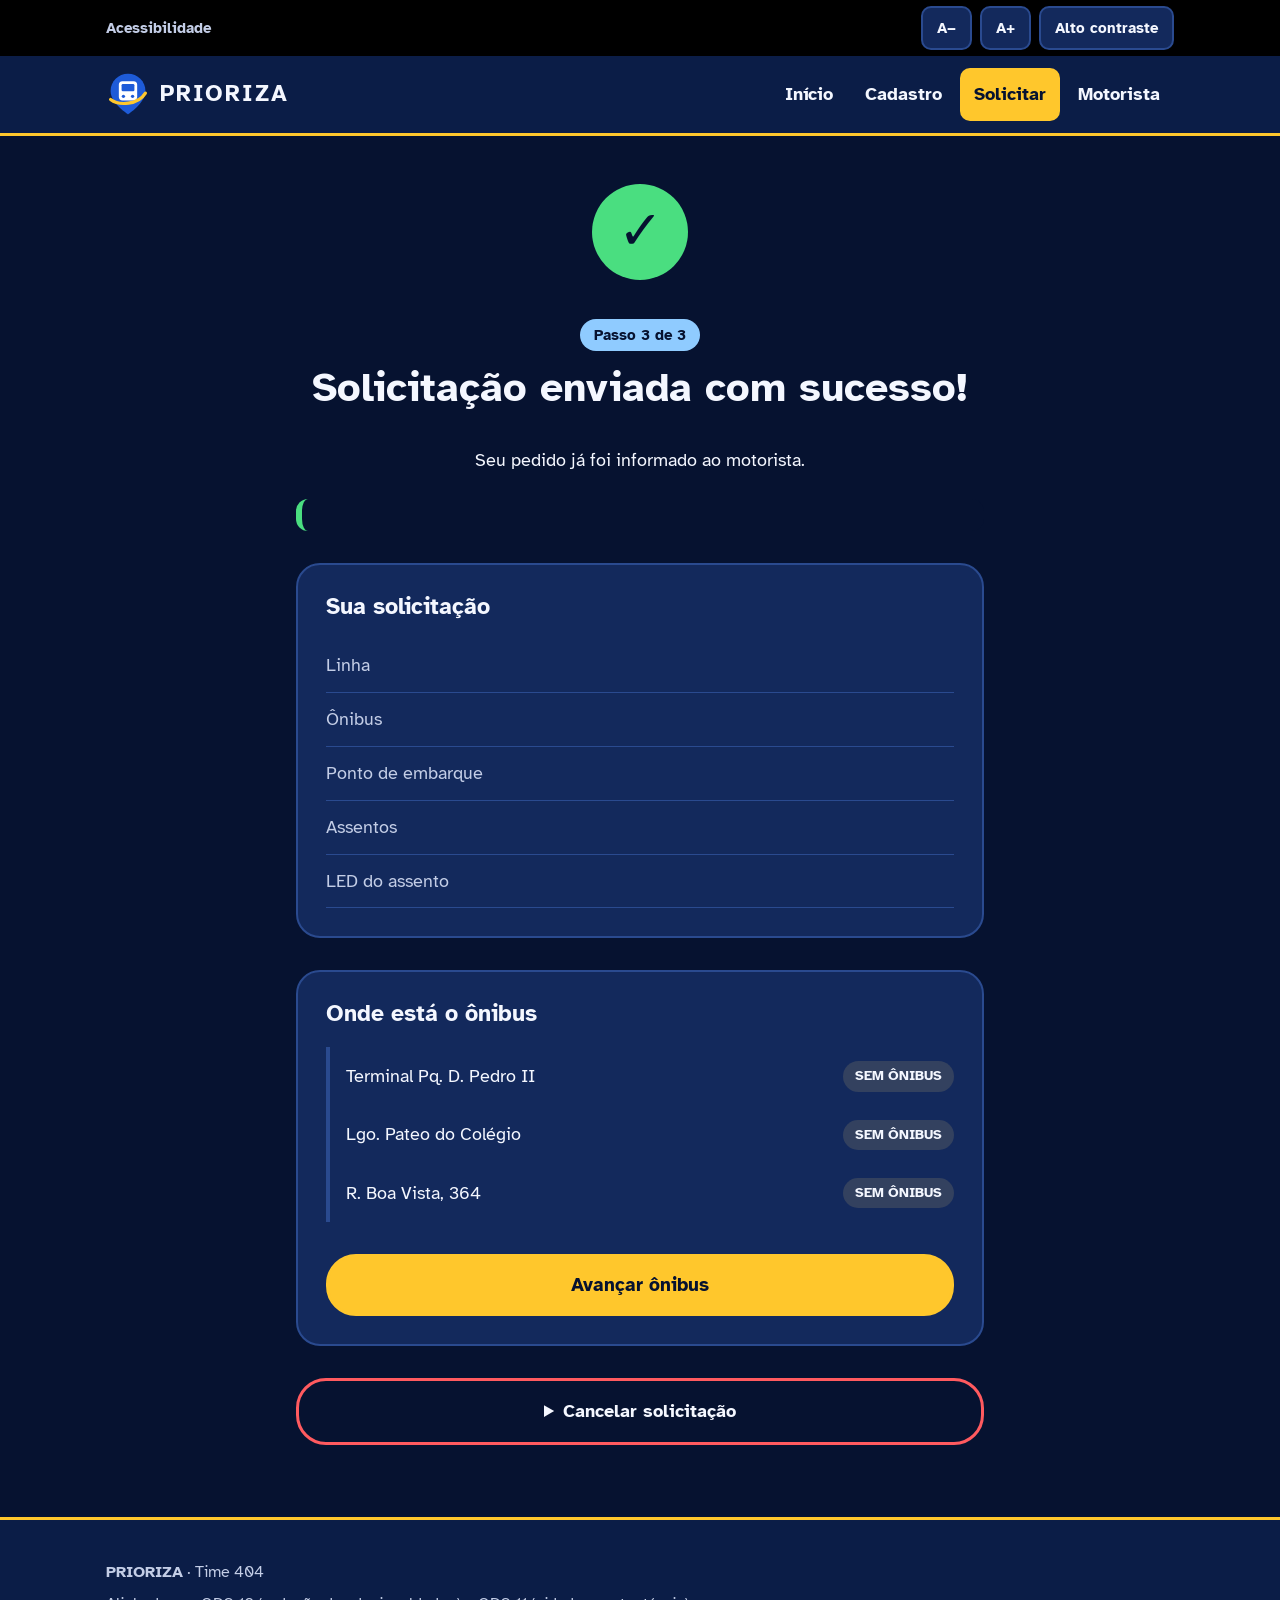
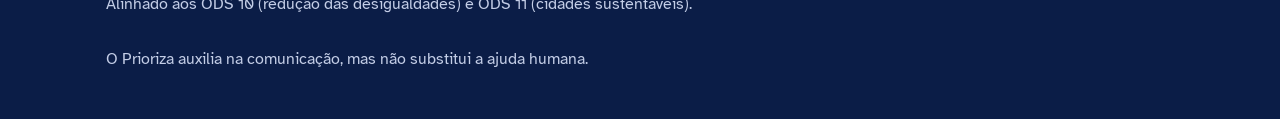
==== src/pages/confirmation.html @ 20c48460 "feat: create pages" ====
<!DOCTYPE html>
<html lang="pt-BR">

<head>
    <meta charset="UTF-8">
    <meta name="viewport" content="width=device-width, initial-scale=1.0">
    <title>Sua solicitação - Prioriza</title>
    <link rel="preconnect" href="https://fonts.googleapis.com">
    <link rel="preconnect" href="https://fonts.gstatic.com" crossorigin>
    <link href="https://fonts.googleapis.com/css2?family=Atkinson+Hyperlegible:wght@400;700&display=swap"
        rel="stylesheet">
    <link rel="stylesheet" href="../style/main.css">
</head>

<body onload="showConfirmationPage()">
    <div class="topbar">
        <div class="container">
            <span class="topbar-title">Acessibilidade</span>
            <button type="button" onclick="smallerText()" aria-label="Diminuir o tamanho do texto">A−</button>
            <button type="button" onclick="biggerText()" aria-label="Aumentar o tamanho do texto">A+</button>
            <button type="button" onclick="changeContrast()">Alto contraste</button>
        </div>
    </div>

    <header class="header">
        <div class="container">
            <a class="logo" href="../../index.html">
                <svg width="44" height="44" viewBox="0 0 48 48" aria-hidden="true">
                    <path d="M24 2C13.5 2 5 10.3 5 20.6 5 34 24 46 24 46s19-12 19-25.4C43 10.3 34.5 2 24 2z"
                        fill="#1e5bd8" />
                    <rect x="14" y="10" width="20" height="21" rx="4" fill="#fff" />
                    <rect x="17" y="13" width="14" height="8" rx="1.5" fill="#1e5bd8" />
                    <circle cx="19" cy="26.5" r="1.8" fill="#1e5bd8" />
                    <circle cx="29" cy="26.5" r="1.8" fill="#1e5bd8" />
                    <path d="M5 30c9 7 30 6 38-7" stroke="#ffc72c" stroke-width="3.5" fill="none"
                        stroke-linecap="round" />
                </svg>
                PRIORIZA
            </a>
            <nav aria-label="Menu principal">
                <ul class="menu">
                    <li><a href="../../index.html">Início</a></li>
                    <li><a href="register.html">Cadastro</a></li>
                    <li><a href="request.html" class="active" aria-current="page">Solicitar</a></li>
                    <li><a href="driver.html">Motorista</a></li>
                </ul>
            </nav>
        </div>
    </header>

    <main id="content">
        <section class="page">
            <div class="container done">
                <div id="active-request">
                    <div class="done-icon" aria-hidden="true">&#10003;</div>
                    <p class="step">Passo 3 de 3</p>
                    <h1>Solicitação enviada com sucesso!</h1>
                    <p>Seu pedido já foi informado ao motorista.</p>
                    <p class="msg msg-green" id="driver-message"></p>

                    <div class="side-box">
                        <h2>Sua solicitação</h2>
                        <dl class="info">
                            <div>
                                <dt>Linha</dt>
                                <dd id="line"></dd>
                            </div>
                            <div>
                                <dt>Ônibus</dt>
                                <dd id="bus"></dd>
                            </div>
                            <div>
                                <dt>Ponto de embarque</dt>
                                <dd id="summary-stop"></dd>
                            </div>
                            <div>
                                <dt>Assentos</dt>
                                <dd id="summary-seats"></dd>
                            </div>
                            <div>
                                <dt>LED do assento</dt>
                                <dd id="summary-led"></dd>
                            </div>
                        </dl>
                    </div>

                    <div class="side-box">
                        <h2>Onde está o ônibus</h2>
                        <ul class="stops">
                            <li id="stop-item1"><span id="stop1">Terminal Pq. D. Pedro II</span> <span
                                    class="status status-gray" id="status1">SEM ÔNIBUS</span></li>
                            <li id="stop-item2"><span id="stop2">Lgo. Pateo do Colégio</span> <span
                                    class="status status-gray" id="status2">SEM ÔNIBUS</span></li>
                            <li id="stop-item3"><span id="stop3">R. Boa Vista, 364</span> <span
                                    class="status status-gray" id="status3">SEM ÔNIBUS</span></li>
                        </ul>
                        <p class="alert-text" id="arrival-alert" aria-live="polite"></p>
                        <button class="button yellow-button big-button" type="button" id="move-button"
                            onclick="moveBus()">Avançar ônibus</button>
                    </div>

                    <details class="cancel" id="cancel-box">
                        <summary>Cancelar solicitação</summary>
                        <div class="side-box">
                            <h2>Tem certeza?</h2>
                            <p>O motorista será avisado de que você não precisa mais do atendimento.</p>
                            <button class="button red-button big-button" type="button" onclick="cancelRequest()">Sim,
                                cancelar solicitação</button>
                        </div>
                    </details>
                </div>

                <div id="cancelled" style="display: none">
                    <h1>Solicitação cancelada</h1>
                    <p class="msg msg-green" aria-live="polite">O cancelamento do agendamento foi realizado com sucesso.
                    </p>
                    <a class="button yellow-button" href="request.html">Fazer nova solicitação</a>
                </div>

                <div id="no-request" style="display: none">
                    <h1>Nenhuma solicitação ativa</h1>
                    <p>Você ainda não pediu atendimento prioritário.</p>
                    <a class="button yellow-button" href="request.html">Solicitar atendimento</a>
                </div>
            </div>
        </section>
    </main>

    <footer class="footer">
        <div class="container">
            <div>
                <p><strong>PRIORIZA</strong> · Time 404</p>
                <p>Alinhado aos ODS 10 (redução das desigualdades) e ODS 11 (cidades sustentáveis).</p>
            </div>
            <p>O Prioriza auxilia na comunicação, mas não substitui a ajuda humana.</p>
        </div>
    </footer>

    <script src="../js/prioriza.js"></script>
    <script src="../js/interface.js"></script>
    <script src="../js/accessibility.js"></script>
</body>

</html>
---- src/style/main.css ----
* {
    box-sizing: border-box;
}

body {
    margin: 0;
    font-size: 18px;
    font-family: "Atkinson Hyperlegible", Arial, sans-serif;
    line-height: 1.6;
    color: #f4f7ff;
    background-color: #061230;
}

a {
    color: #8fcbff;
}

h1,
h2,
h3 {
    line-height: 1.2;
    margin-top: 0;
}

.container {
    max-width: 1100px;
    margin: 0 auto;
    padding: 0 16px;
}

a:focus,
button:focus,
input:focus,
select:focus,
summary:focus {
    outline: 3px solid #ffc72c;
}


.topbar {
    background-color: #000000;
}

.topbar .container {
    display: flex;
    flex-wrap: wrap;
    align-items: center;
    gap: 8px;
    padding-top: 6px;
    padding-bottom: 6px;
}

.topbar-title {
    margin-right: auto;
    font-size: 15px;
    font-weight: bold;
    color: #c3cde6;
}

.topbar button {
    min-width: 48px;
    min-height: 44px;
    padding: 6px 14px;
    font-family: inherit;
    font-size: 15px;
    font-weight: bold;
    color: #f4f7ff;
    background-color: #13295c;
    border: 2px solid #2a4a8f;
    border-radius: 10px;
    cursor: pointer;
}

.header {
    background-color: #0b1d47;
    border-bottom: 3px solid #ffc72c;
}

.header .container {
    display: flex;
    flex-wrap: wrap;
    justify-content: space-between;
    align-items: center;
    gap: 12px;
    padding-top: 12px;
    padding-bottom: 12px;
}

.logo {
    display: flex;
    align-items: center;
    gap: 10px;
    color: #f4f7ff;
    text-decoration: none;
    font-size: 23px;
    font-weight: bold;
    letter-spacing: 2px;
}

.menu {
    display: flex;
    flex-wrap: wrap;
    gap: 4px;
    margin: 0;
    padding: 0;
    list-style: none;
}

.menu a {
    display: block;
    padding: 12px 14px;
    color: #f4f7ff;
    text-decoration: none;
    font-weight: bold;
    border-radius: 10px;
}

.menu a:hover {
    background-color: #13295c;
}

.menu a.active {
    color: #061230;
    background-color: #ffc72c;
}

.button {
    display: inline-block;
    padding: 16px 28px;
    font-family: inherit;
    font-size: 19px;
    font-weight: bold;
    text-align: center;
    text-decoration: none;
    border: 3px solid #ffc72c;
    border-radius: 30px;
    cursor: pointer;
}

.yellow-button {
    color: #061230;
    background-color: #ffc72c;
}

.yellow-button:hover {
    background-color: #ffd75e;
}

.border-button {
    color: #ffc72c;
    background-color: transparent;
}

.red-button {
    color: #f4f7ff;
    background-color: transparent;
    border-color: #ff5a5f;
}

.big-button {
    text-align: center;
}

.buttons {
    display: flex;
    flex-wrap: wrap;
    gap: 12px;
}

.seats-text {
    color: #c3cde6;
}

.tag,
.step {
    display: inline-block;
    margin-bottom: 12px;
    padding: 4px 14px;
    font-size: 15px;
    font-weight: bold;
    color: #061230;
    background-color: #8fcbff;
    border-radius: 20px;
}

.small {
    font-weight: normal;
    font-size: 15px;
    color: #c3cde6;
}

.section {
    padding: 64px 0;
}

.section-blue {
    background-color: #0b1d47;
}

.title {
    font-size: 36px;
    padding-left: 14px;
    border-left: 6px solid #ffc72c;
}

.intro {
    padding: 72px 0;
}

.intro .container {
    display: flex;
    flex-wrap: wrap;
    align-items: center;
    gap: 48px;
}

.intro .container>div {
    flex: 1 1 400px;
}

.intro h1 {
    font-size: 54px;
}

.intro h1 span {
    color: #ffc72c;
}

.subtitle {
    font-size: 22px;
    color: #c3cde6;
}

.example {
    padding: 24px;
    background-color: #13295c;
    border: 2px solid #2a4a8f;
    border-radius: 24px;
}

.example-alert {
    margin-bottom: 20px;
    padding: 16px;
    background-color: #061230;
    border-left: 6px solid #ffc72c;
    border-radius: 12px;
}

.example-alert strong {
    display: block;
    color: #ffc72c;
}

.seats {
    display: flex;
    gap: 12px;
    margin: 8px 0;
}

.seat {
    flex: 1;
    padding: 16px 8px;
    text-align: center;
    font-size: 14px;
    font-weight: bold;
    color: #c3cde6;
    background-color: #061230;
    border: 2px solid #2a4a8f;
    border-radius: 12px;
}

.seat-on {
    color: #061230;
    background-color: #ffc72c;
    border-color: #ffc72c;
}

.cards {
    display: flex;
    flex-wrap: wrap;
    gap: 20px;
    margin: 32px 0 0;
    padding: 0;
    list-style: none;
}

.card {
    flex: 1 1 280px;
    padding: 28px;
    background-color: #13295c;
    border: 2px solid #2a4a8f;
    border-radius: 16px;
}

.number {
    display: block;
    width: 48px;
    height: 48px;
    margin-bottom: 16px;
    font-size: 23px;
    font-weight: bold;
    line-height: 48px;
    text-align: center;
    color: #061230;
    background-color: #ffc72c;
    border-radius: 24px;
}

.people {
    display: flex;
    flex-wrap: wrap;
    gap: 10px;
    padding: 0;
    list-style: none;
}

.people li {
    padding: 10px 18px;
    font-weight: bold;
    background-color: #13295c;
    border: 2px solid #2a4a8f;
    border-radius: 30px;
}

.status {
    display: inline-block;
    padding: 4px 12px;
    font-size: 14px;
    font-weight: bold;
    border-radius: 20px;
}

.status-yellow {
    color: #061230;
    background-color: #ffc72c;
}

.status-green {
    color: #061230;
    background-color: #4ade80;
}

.status-blue {
    color: #061230;
    background-color: #8fcbff;
}

.status-gray {
    color: #f4f7ff;
    background-color: #33415f;
}

.status-cards {
    display: flex;
    flex-wrap: wrap;
    gap: 16px;
    padding: 0;
    list-style: none;
}

.status-cards li {
    flex: 1 1 220px;
    padding: 20px;
    background-color: #13295c;
    border-radius: 16px;
}

.status-cards p {
    color: #c3cde6;
}

.page {
    padding: 48px 0 72px;
}

.page h1 {
    font-size: 41px;
}

.row {
    display: flex;
    flex-wrap: wrap;
    align-items: flex-start;
    gap: 32px;
    margin-top: 32px;
}

.row>form,
.row>div {
    flex: 2 1 400px;
}

.row>aside {
    flex: 1 1 280px;
}

.form-box {
    display: flex;
    flex-direction: column;
    padding: 32px;
    background-color: #0b1d47;
    border: 2px solid #2a4a8f;
    border-radius: 24px;
}

.field {
    display: flex;
    flex-direction: column;
    margin-bottom: 24px;
}

.field label {
    display: block;
    margin-bottom: 8px;
    font-weight: bold;
}

.hint {
    display: block;
    margin-top: 6px;
    font-size: 15px;
    color: #c3cde6;
}

input[type="text"],
input[type="email"],
input[type="tel"],
input[type="password"],
select {
    padding: 16px;
    font-family: inherit;
    font-size: 18px;
    color: #f4f7ff;
    background-color: #061230;
    border: 2px solid #2a4a8f;
    border-radius: 12px;
}

fieldset {
    margin: 0 0 24px;
    padding: 0;
    border: none;
}

legend {
    margin-bottom: 8px;
    font-weight: bold;
}

.choice {
    margin-bottom: 24px;
    display: flex;
    align-items: center;
    gap: 12px;
    padding: 16px;
    background-color: #061230;
    border: 2px solid #2a4a8f;
    border-radius: 12px;
    cursor: pointer;
}

.choice:hover {
    border-color: #8fcbff;
}

.choice input {
    width: 22px;
    height: 22px;
    accent-color: #ffc72c;
}

.side-box {
    display: flex;
    flex-direction: column;
    padding: 28px;
    background-color: #13295c;
    border: 2px solid #2a4a8f;
    border-radius: 24px;
}

.side-box h2 {
    font-size: 23px;
}

.info {
    margin: 0;
}

.info div {
    display: flex;
    justify-content: space-between;
    gap: 12px;
    padding: 12px 0;
    border-bottom: 1px solid #2a4a8f;
}

.info dt {
    color: #c3cde6;
}

.info dd {
    margin: 0;
    font-weight: bold;
    text-align: right;
}

.tip {
    margin-top: 20px;
    padding: 16px;
    font-size: 16px;
    background-color: #061230;
    border-left: 6px solid #8fcbff;
    border-radius: 12px;
}

.msg {
    margin: 24px 0;
    padding: 16px 20px;
    text-align: left;
    background-color: #061230;
    border-radius: 12px;
}

.msg p {
    margin: 0;
}

.msg-red {
    border-left: 6px solid #ff5a5f;
}

.msg-green {
    border-left: 6px solid #4ade80;
}

.done {
    max-width: 720px;
    text-align: center;
}

.done .side-box {
    margin: 32px 0;
    text-align: left;
}

.done-icon {
    width: 96px;
    height: 96px;
    margin: 0 auto 24px;
    font-size: 54px;
    line-height: 96px;
    color: #061230;
    background-color: #4ade80;
    border-radius: 48px;
}

.stops {
    margin: 0;
    padding: 0;
    list-style: none;
}

.stops li {
    display: flex;
    flex-wrap: wrap;
    justify-content: space-between;
    align-items: center;
    gap: 8px;
    padding: 14px 0 14px 16px;
    border-left: 4px solid #2a4a8f;
}

.stops li.here {
    border-left-color: #ffc72c;
}

.alert-text {
    margin: 16px 0;
    font-weight: bold;
    color: #ffc72c;
}

.cancel {
    margin-top: 24px;
    text-align: left;
}

.cancel summary {
    padding: 16px;
    font-weight: bold;
    text-align: center;
    border: 3px solid #ff5a5f;
    border-radius: 30px;
    cursor: pointer;
}

.cancel .side-box {
    margin-top: 16px;
    border-color: #ff5a5f;
}

.notice {
    display: flex;
    gap: 16px;
    margin-bottom: 16px;
    padding: 20px;
    background-color: #13295c;
    border: 2px solid #2a4a8f;
    border-left: 8px solid #ffc72c;
    border-radius: 16px;
}

.notice h3 {
    margin-bottom: 4px;
    font-size: 20px;
}

.notice p {
    margin: 0;
    color: #c3cde6;
}

.icon {
    width: 52px;
    height: 52px;
    font-size: 25px;
    font-weight: bold;
    line-height: 52px;
    text-align: center;
    color: #061230;
    background-color: #ffc72c;
    border-radius: 14px;
}

.footer {
    padding: 40px 0;
    background-color: #0b1d47;
    border-top: 3px solid #ffc72c;
}

.footer .container {
    display: flex;
    flex-wrap: wrap;
    justify-content: space-between;
    gap: 24px;
}

.footer p {
    margin: 0 0 6px;
    font-size: 16px;
    color: #c3cde6;
}

body.contrast,
.contrast .header,
.contrast .footer,
.contrast .section-blue,
.contrast .card,
.contrast .side-box,
.contrast .form-box,
.contrast .choice,
.contrast .example,
.contrast .example-alert,
.contrast .tip,
.contrast .msg,
.contrast .notice,
.contrast .seat,
.contrast .people li,
.contrast .status-cards li,
.contrast input,
.contrast select,
.contrast .topbar button {
    color: #ffffff;
    background-color: #000000;
    border-color: #ffffff;
}

.contrast .seats-text,
.contrast .subtitle,
.contrast .hint,
.contrast .small,
.contrast .info dt,
.contrast .notice p,
.contrast .status-cards p,
.contrast .footer p,
.contrast .topbar-title {
    color: #ffffff;
}

.contrast a,
.contrast .logo,
.contrast .menu a,
.contrast .intro h1 span,
.contrast .alert-text {
    color: #ffff00;
}

.contrast .yellow-button,
.contrast .menu a.active,
.contrast .number,
.contrast .tag,
.contrast .step,
.contrast .icon,
.contrast .seat-on,
.contrast .status {
    color: #000000;
    background-color: #ffff00;
    border-color: #ffff00;
}

.contrast .border-button {
    color: #ffff00;
    border-color: #ffff00;
}

.contrast .header,
.contrast .title,
.contrast .stops li.here {
    border-color: #ffff00;
}
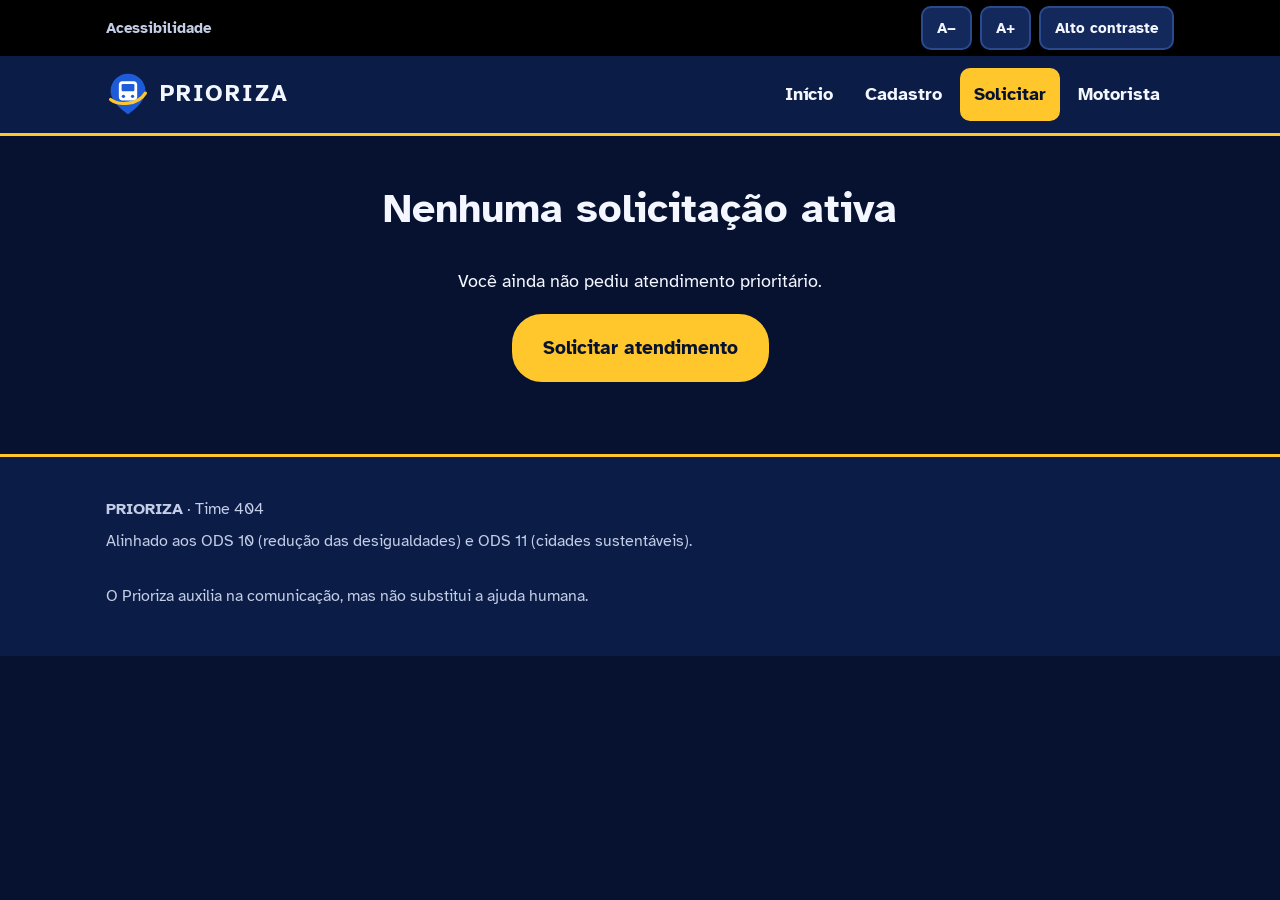
==== commit 6e056aba: "fix: rewrite readme" ====
--- a/src/pages/confirmation.html
+++ b/src/pages/confirmation.html
@@ -136,9 +136,9 @@
         </div>
     </footer>
 
-    <script src="../js/prioriza.js"></script>
-    <script src="../js/interface.js"></script>
-    <script src="../js/accessibility.js"></script>
+    <script src="../script/accessibility.js"></script>
+    <script src="../script/interface.js"></script>
+    <script src="../script/main.js"></script>
 </body>
 
 </html>
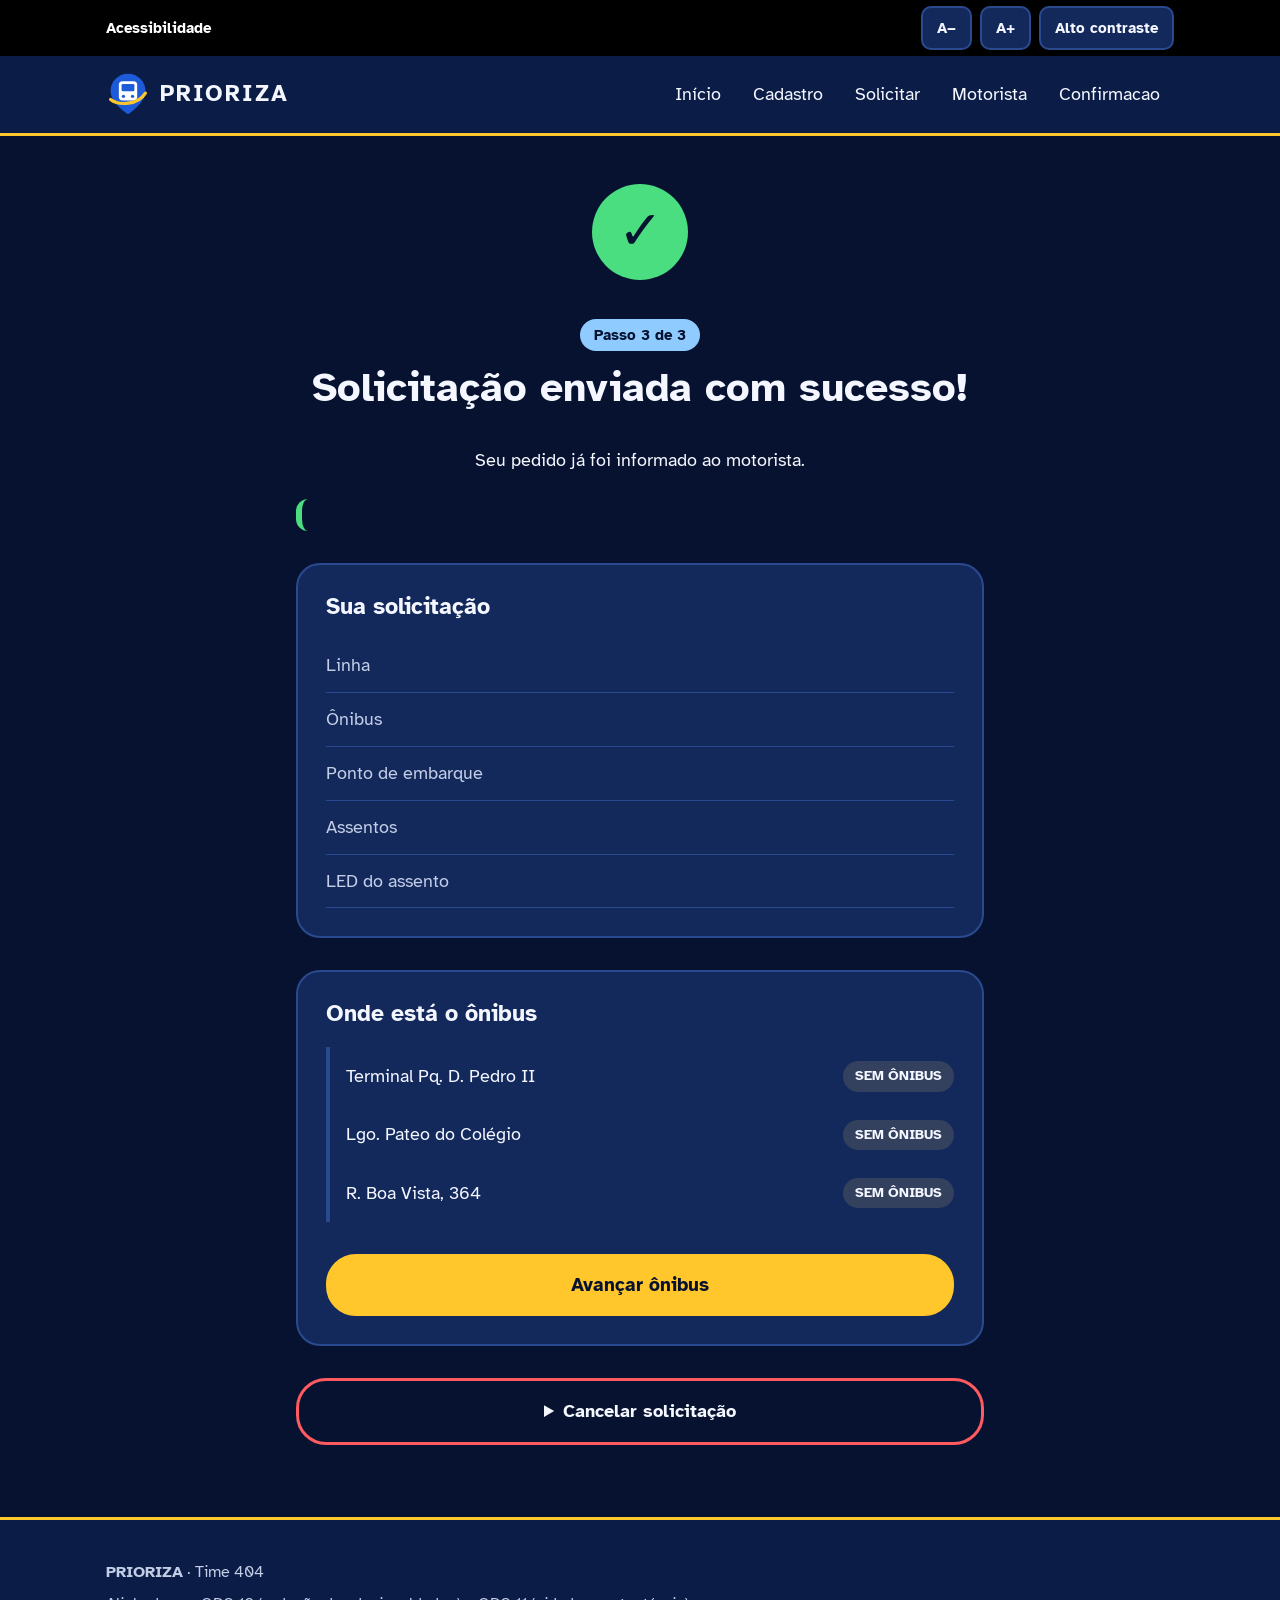
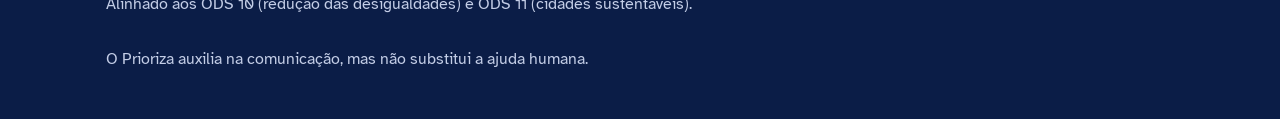
==== commit f86a689a: "fix: structures organization" ====
--- a/src/pages/confirmation.html
+++ b/src/pages/confirmation.html
@@ -16,9 +16,9 @@
     <div class="topbar">
         <div class="container">
             <span class="topbar-title">Acessibilidade</span>
-            <button type="button" onclick="smallerText()" aria-label="Diminuir o tamanho do texto">A−</button>
-            <button type="button" onclick="biggerText()" aria-label="Aumentar o tamanho do texto">A+</button>
-            <button type="button" onclick="changeContrast()">Alto contraste</button>
+            <button onclick="smallerText()">A−</button>
+            <button onclick="biggerText()">A+</button>
+            <button onclick="changeContrast()">Alto contraste</button>
         </div>
     </div>
 
@@ -41,91 +41,88 @@
                 <ul class="menu">
                     <li><a href="../../index.html">Início</a></li>
                     <li><a href="register.html">Cadastro</a></li>
-                    <li><a href="request.html" class="active" aria-current="page">Solicitar</a></li>
+                    <li><a href="request.html">Solicitar</a></li>
                     <li><a href="driver.html">Motorista</a></li>
+                    <li><a href="src/pages/confirmation.html">Confirmacao</a></li>
                 </ul>
             </nav>
         </div>
     </header>
+    <section class="page">
+        <div class="container done">
+            <div id="active-request">
+                <div class="done-icon">&#10003;</div>
+                <p class="step">Passo 3 de 3</p>
+                <h1>Solicitação enviada com sucesso!</h1>
+                <p>Seu pedido já foi informado ao motorista.</p>
+                <p class="msg msg-green" id="driver-message"></p>
 
-    <main id="content">
-        <section class="page">
-            <div class="container done">
-                <div id="active-request">
-                    <div class="done-icon" aria-hidden="true">&#10003;</div>
-                    <p class="step">Passo 3 de 3</p>
-                    <h1>Solicitação enviada com sucesso!</h1>
-                    <p>Seu pedido já foi informado ao motorista.</p>
-                    <p class="msg msg-green" id="driver-message"></p>
-
-                    <div class="side-box">
-                        <h2>Sua solicitação</h2>
-                        <dl class="info">
-                            <div>
-                                <dt>Linha</dt>
-                                <dd id="line"></dd>
-                            </div>
-                            <div>
-                                <dt>Ônibus</dt>
-                                <dd id="bus"></dd>
-                            </div>
-                            <div>
-                                <dt>Ponto de embarque</dt>
-                                <dd id="summary-stop"></dd>
-                            </div>
-                            <div>
-                                <dt>Assentos</dt>
-                                <dd id="summary-seats"></dd>
-                            </div>
-                            <div>
-                                <dt>LED do assento</dt>
-                                <dd id="summary-led"></dd>
-                            </div>
-                        </dl>
-                    </div>
-
-                    <div class="side-box">
-                        <h2>Onde está o ônibus</h2>
-                        <ul class="stops">
-                            <li id="stop-item1"><span id="stop1">Terminal Pq. D. Pedro II</span> <span
-                                    class="status status-gray" id="status1">SEM ÔNIBUS</span></li>
-                            <li id="stop-item2"><span id="stop2">Lgo. Pateo do Colégio</span> <span
-                                    class="status status-gray" id="status2">SEM ÔNIBUS</span></li>
-                            <li id="stop-item3"><span id="stop3">R. Boa Vista, 364</span> <span
-                                    class="status status-gray" id="status3">SEM ÔNIBUS</span></li>
-                        </ul>
-                        <p class="alert-text" id="arrival-alert" aria-live="polite"></p>
-                        <button class="button yellow-button big-button" type="button" id="move-button"
-                            onclick="moveBus()">Avançar ônibus</button>
-                    </div>
-
-                    <details class="cancel" id="cancel-box">
-                        <summary>Cancelar solicitação</summary>
-                        <div class="side-box">
-                            <h2>Tem certeza?</h2>
-                            <p>O motorista será avisado de que você não precisa mais do atendimento.</p>
-                            <button class="button red-button big-button" type="button" onclick="cancelRequest()">Sim,
-                                cancelar solicitação</button>
+                <div class="side-box">
+                    <h2>Sua solicitação</h2>
+                    <dl class="info">
+                        <div>
+                            <dt>Linha</dt>
+                            <dd id="line"></dd>
                         </div>
-                    </details>
+                        <div>
+                            <dt>Ônibus</dt>
+                            <dd id="bus"></dd>
+                        </div>
+                        <div>
+                            <dt>Ponto de embarque</dt>
+                            <dd id="summary-stop"></dd>
+                        </div>
+                        <div>
+                            <dt>Assentos</dt>
+                            <dd id="summary-seats"></dd>
+                        </div>
+                        <div>
+                            <dt>LED do assento</dt>
+                            <dd id="summary-led"></dd>
+                        </div>
+                    </dl>
                 </div>
 
-                <div id="cancelled" style="display: none">
-                    <h1>Solicitação cancelada</h1>
-                    <p class="msg msg-green" aria-live="polite">O cancelamento do agendamento foi realizado com sucesso.
-                    </p>
-                    <a class="button yellow-button" href="request.html">Fazer nova solicitação</a>
+                <div class="side-box">
+                    <h2>Onde está o ônibus</h2>
+                    <ul class="stops">
+                        <li id="stop-item1"><span id="stop1">Terminal Pq. D. Pedro II</span> <span
+                                class="status status-gray" id="status1">SEM ÔNIBUS</span></li>
+                        <li id="stop-item2"><span id="stop2">Lgo. Pateo do Colégio</span> <span
+                                class="status status-gray" id="status2">SEM ÔNIBUS</span></li>
+                        <li id="stop-item3"><span id="stop3">R. Boa Vista, 364</span> <span class="status status-gray"
+                                id="status3">SEM ÔNIBUS</span></li>
+                    </ul>
+                    <p class="alert-text" id="arrival-alert" aria-live="polite"></p>
+                    <button class="button yellow-button big-button" id="move-button" onclick="moveBus()">Avançar
+                        ônibus</button>
                 </div>
 
-                <div id="no-request" style="display: none">
-                    <h1>Nenhuma solicitação ativa</h1>
-                    <p>Você ainda não pediu atendimento prioritário.</p>
-                    <a class="button yellow-button" href="request.html">Solicitar atendimento</a>
-                </div>
+                <details class="cancel" id="cancel-box">
+                    <summary>Cancelar solicitação</summary>
+                    <div class="side-box">
+                        <h2>Tem certeza?</h2>
+                        <p>O motorista será avisado de que você não precisa mais do atendimento.</p>
+                        <button class="button red-button big-button" onclick="cancelRequest()">Sim,
+                            cancelar solicitação</button>
+                    </div>
+                </details>
             </div>
-        </section>
-    </main>
 
+            <div id="cancelled" style="display: none">
+                <h1>Solicitação cancelada</h1>
+                <p class="msg msg-green" aria-live="polite">O cancelamento do agendamento foi realizado com sucesso.
+                </p>
+                <a class="button yellow-button" href="request.html">Fazer nova solicitação</a>
+            </div>
+
+            <div id="no-request" style="display: none">
+                <h1>Nenhuma solicitação ativa</h1>
+                <p>Você ainda não pediu atendimento prioritário.</p>
+                <a class="button yellow-button" href="request.html">Solicitar atendimento</a>
+            </div>
+        </div>
+    </section>
     <footer class="footer">
         <div class="container">
             <div>
--- a/src/style/main.css
+++ b/src/style/main.css
@@ -28,15 +28,6 @@
     padding: 0 16px;
 }
 
-a:focus,
-button:focus,
-input:focus,
-select:focus,
-summary:focus {
-    outline: 3px solid #ffc72c;
-}
-
-
 .topbar {
     background-color: #000000;
 }
@@ -54,7 +45,7 @@
     margin-right: auto;
     font-size: 15px;
     font-weight: bold;
-    color: #c3cde6;
+    color: #ffffff;
 }
 
 .topbar button {
@@ -68,7 +59,11 @@
     background-color: #13295c;
     border: 2px solid #2a4a8f;
     border-radius: 10px;
-    cursor: pointer;
+    transition: .2s ease;
+}
+
+.topbar button:hover {
+    border: 2px solid gold;
 }
 
 .header {
@@ -111,18 +106,14 @@
     padding: 12px 14px;
     color: #f4f7ff;
     text-decoration: none;
-    font-weight: bold;
     border-radius: 10px;
+    transition: .5s ease;
 }
 
 .menu a:hover {
     background-color: #13295c;
 }
 
-.menu a.active {
-    color: #061230;
-    background-color: #ffc72c;
-}
 
 .button {
     display: inline-block;
@@ -183,11 +174,6 @@
     border-radius: 20px;
 }
 
-.small {
-    font-weight: normal;
-    font-size: 15px;
-    color: #c3cde6;
-}
 
 .section {
     padding: 64px 0;
@@ -675,39 +661,6 @@
     border-color: #ffffff;
 }
 
-.contrast .seats-text,
-.contrast .subtitle,
-.contrast .hint,
-.contrast .small,
-.contrast .info dt,
-.contrast .notice p,
-.contrast .status-cards p,
-.contrast .footer p,
-.contrast .topbar-title {
-    color: #ffffff;
-}
-
-.contrast a,
-.contrast .logo,
-.contrast .menu a,
-.contrast .intro h1 span,
-.contrast .alert-text {
-    color: #ffff00;
-}
-
-.contrast .yellow-button,
-.contrast .menu a.active,
-.contrast .number,
-.contrast .tag,
-.contrast .step,
-.contrast .icon,
-.contrast .seat-on,
-.contrast .status {
-    color: #000000;
-    background-color: #ffff00;
-    border-color: #ffff00;
-}
-
 .contrast .border-button {
     color: #ffff00;
     border-color: #ffff00;
@@ -717,4 +670,4 @@
 .contrast .title,
 .contrast .stops li.here {
     border-color: #ffff00;
-}
+}
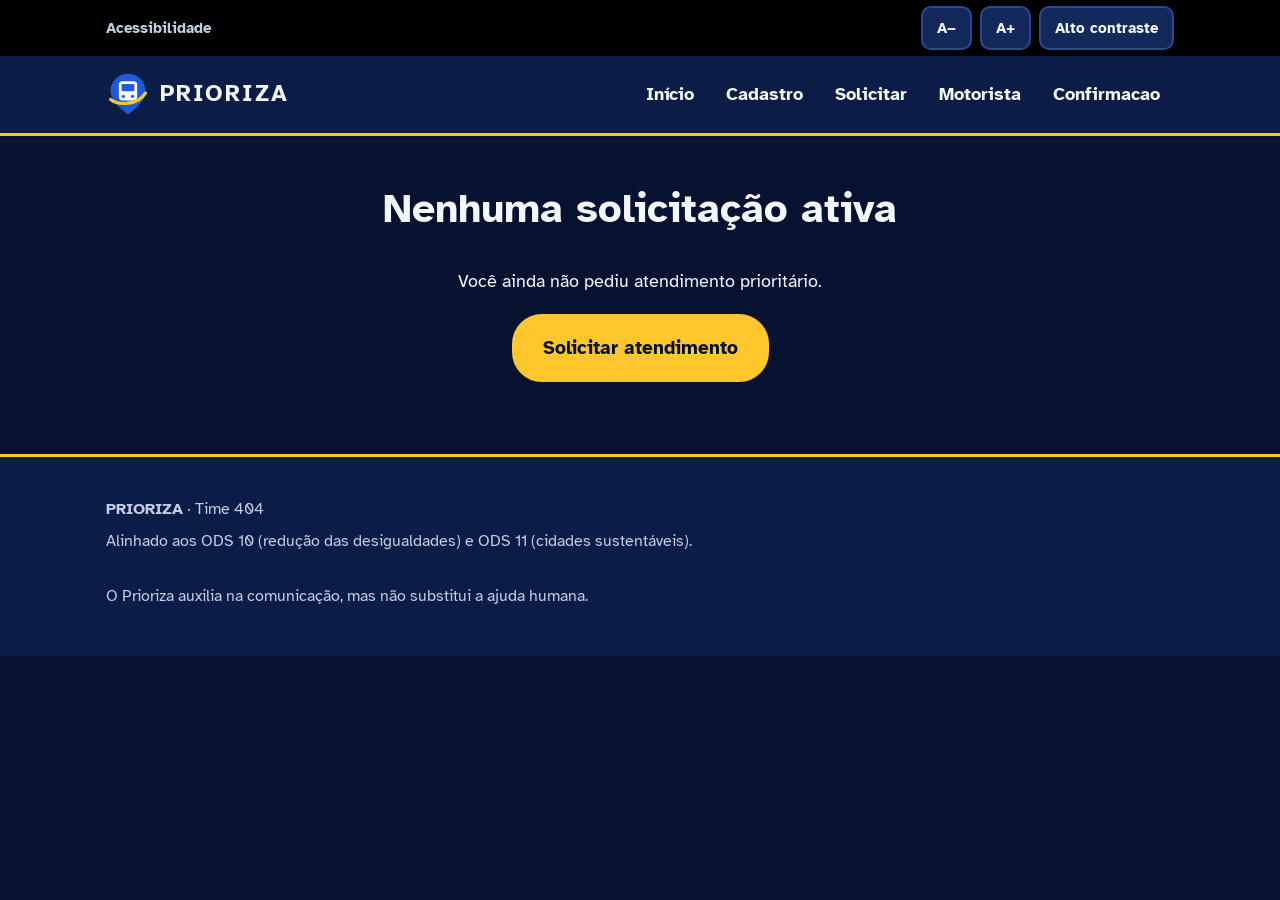
==== commit 24b643ca: "fix: menu from navbar add a element" ====
--- a/src/pages/confirmation.html
+++ b/src/pages/confirmation.html
@@ -12,13 +12,14 @@
     <link rel="stylesheet" href="../style/main.css">
 </head>
 
-<body onload="showConfirmationPage()">
+<body onload="mostraPaginaConfirmacao()">
+    <a class="skip-link" href="#content">Pular para o conteúdo</a>
     <div class="topbar">
         <div class="container">
             <span class="topbar-title">Acessibilidade</span>
-            <button onclick="smallerText()">A−</button>
-            <button onclick="biggerText()">A+</button>
-            <button onclick="changeContrast()">Alto contraste</button>
+            <button onclick="diminuirTexto()" aria-label="Diminuir o tamanho do texto">A−</button>
+            <button onclick="aumentarTexto()" aria-label="Aumentar o tamanho do texto">A+</button>
+            <button onclick="alternarContraste()">Alto contraste</button>
         </div>
     </div>
 
@@ -43,86 +44,90 @@
                     <li><a href="register.html">Cadastro</a></li>
                     <li><a href="request.html">Solicitar</a></li>
                     <li><a href="driver.html">Motorista</a></li>
-                    <li><a href="src/pages/confirmation.html">Confirmacao</a></li>
+                    <li><a href="confirmation.html">Confirmacao</a></li>
                 </ul>
             </nav>
         </div>
     </header>
-    <section class="page">
-        <div class="container done">
-            <div id="active-request">
-                <div class="done-icon">&#10003;</div>
-                <p class="step">Passo 3 de 3</p>
-                <h1>Solicitação enviada com sucesso!</h1>
-                <p>Seu pedido já foi informado ao motorista.</p>
-                <p class="msg msg-green" id="driver-message"></p>
 
-                <div class="side-box">
-                    <h2>Sua solicitação</h2>
-                    <dl class="info">
-                        <div>
-                            <dt>Linha</dt>
-                            <dd id="line"></dd>
+    <main id="content" tabindex="-1">
+        <section class="page">
+            <div class="container done">
+                <div id="active-request">
+                    <div class="done-icon" aria-hidden="true">&#10003;</div>
+                    <p class="step">Passo 3 de 3</p>
+                    <h1>Solicitação enviada com sucesso!</h1>
+                    <p>Seu pedido já foi informado ao motorista.</p>
+                    <p class="msg msg-green" id="driver-message"></p>
+
+                    <div class="side-box">
+                        <h2>Sua solicitação</h2>
+                        <dl class="info">
+                            <div>
+                                <dt>Linha</dt>
+                                <dd id="line"></dd>
+                            </div>
+                            <div>
+                                <dt>Ônibus</dt>
+                                <dd id="bus"></dd>
+                            </div>
+                            <div>
+                                <dt>Ponto de embarque</dt>
+                                <dd id="summary-stop"></dd>
+                            </div>
+                            <div>
+                                <dt>Assentos</dt>
+                                <dd id="summary-seats"></dd>
+                            </div>
+                            <div>
+                                <dt>LED do assento</dt>
+                                <dd id="summary-led"></dd>
+                            </div>
+                        </dl>
+                    </div>
+
+                    <div class="side-box">
+                        <h2>Onde está o ônibus</h2>
+                        <ul class="stops">
+                            <li id="stop-item1"><span id="stop1">Terminal Pq. D. Pedro II</span> <span
+                                    class="status status-gray" id="status1">SEM ÔNIBUS</span></li>
+                            <li id="stop-item2"><span id="stop2">Lgo. Pateo do Colégio</span> <span
+                                    class="status status-gray" id="status2">SEM ÔNIBUS</span></li>
+                            <li id="stop-item3"><span id="stop3">R. Boa Vista, 364</span> <span
+                                    class="status status-gray" id="status3">SEM ÔNIBUS</span></li>
+                        </ul>
+                        <p class="alert-text" id="arrival-alert" aria-live="polite"></p>
+                        <button class="button yellow-button big-button" id="move-button"
+                            onclick="moverOnibus()">Avançar ônibus</button>
+                    </div>
+
+                    <details class="cancel" id="cancel-box">
+                        <summary>Cancelar solicitação</summary>
+                        <div class="side-box">
+                            <h2>Tem certeza?</h2>
+                            <p>O motorista será avisado de que você não precisa mais do atendimento.</p>
+                            <button class="button red-button big-button" onclick="cancelarSolicitacao()">Sim,
+                                cancelar solicitação</button>
                         </div>
-                        <div>
-                            <dt>Ônibus</dt>
-                            <dd id="bus"></dd>
-                        </div>
-                        <div>
-                            <dt>Ponto de embarque</dt>
-                            <dd id="summary-stop"></dd>
-                        </div>
-                        <div>
-                            <dt>Assentos</dt>
-                            <dd id="summary-seats"></dd>
-                        </div>
-                        <div>
-                            <dt>LED do assento</dt>
-                            <dd id="summary-led"></dd>
-                        </div>
-                    </dl>
+                    </details>
                 </div>
 
-                <div class="side-box">
-                    <h2>Onde está o ônibus</h2>
-                    <ul class="stops">
-                        <li id="stop-item1"><span id="stop1">Terminal Pq. D. Pedro II</span> <span
-                                class="status status-gray" id="status1">SEM ÔNIBUS</span></li>
-                        <li id="stop-item2"><span id="stop2">Lgo. Pateo do Colégio</span> <span
-                                class="status status-gray" id="status2">SEM ÔNIBUS</span></li>
-                        <li id="stop-item3"><span id="stop3">R. Boa Vista, 364</span> <span class="status status-gray"
-                                id="status3">SEM ÔNIBUS</span></li>
-                    </ul>
-                    <p class="alert-text" id="arrival-alert" aria-live="polite"></p>
-                    <button class="button yellow-button big-button" id="move-button" onclick="moveBus()">Avançar
-                        ônibus</button>
+                <div id="cancelled" style="display: none">
+                    <h1>Solicitação cancelada</h1>
+                    <p class="msg msg-green" aria-live="polite">O cancelamento do agendamento foi realizado com sucesso.
+                    </p>
+                    <a class="button yellow-button" href="request.html">Fazer nova solicitação</a>
                 </div>
 
-                <details class="cancel" id="cancel-box">
-                    <summary>Cancelar solicitação</summary>
-                    <div class="side-box">
-                        <h2>Tem certeza?</h2>
-                        <p>O motorista será avisado de que você não precisa mais do atendimento.</p>
-                        <button class="button red-button big-button" onclick="cancelRequest()">Sim,
-                            cancelar solicitação</button>
-                    </div>
-                </details>
+                <div id="no-request" style="display: none">
+                    <h1>Nenhuma solicitação ativa</h1>
+                    <p>Você ainda não pediu atendimento prioritário.</p>
+                    <a class="button yellow-button" href="request.html">Solicitar atendimento</a>
+                </div>
             </div>
+        </section>
+    </main>
 
-            <div id="cancelled" style="display: none">
-                <h1>Solicitação cancelada</h1>
-                <p class="msg msg-green" aria-live="polite">O cancelamento do agendamento foi realizado com sucesso.
-                </p>
-                <a class="button yellow-button" href="request.html">Fazer nova solicitação</a>
-            </div>
-
-            <div id="no-request" style="display: none">
-                <h1>Nenhuma solicitação ativa</h1>
-                <p>Você ainda não pediu atendimento prioritário.</p>
-                <a class="button yellow-button" href="request.html">Solicitar atendimento</a>
-            </div>
-        </div>
-    </section>
     <footer class="footer">
         <div class="container">
             <div>
@@ -133,9 +138,10 @@
         </div>
     </footer>
 
-    <script src="../script/accessibility.js"></script>
-    <script src="../script/interface.js"></script>
-    <script src="../script/main.js"></script>
+    <script src="../js/prioriza.js"></script>
+    <script src="../js/interface.js"></script>
+    <script src="../js/accessibility.js"></script>
+    <script src="https://vlibras.gov.br/app/vlibras-plugin.js"></script>
 </body>
 
 </html>
--- a/src/style/main.css
+++ b/src/style/main.css
@@ -28,6 +28,31 @@
     padding: 0 16px;
 }
 
+a:focus,
+button:focus,
+input:focus,
+select:focus,
+summary:focus {
+    outline: 3px solid #ffc72c;
+}
+
+.skip-link {
+    position: absolute;
+    top: -100px;
+    left: 16px;
+    z-index: 100;
+    padding: 12px 20px;
+    font-weight: bold;
+    color: #061230;
+    background-color: #ffc72c;
+    border-radius: 10px;
+}
+
+.skip-link:focus {
+    top: 16px;
+}
+
+
 .topbar {
     background-color: #000000;
 }
@@ -45,7 +70,7 @@
     margin-right: auto;
     font-size: 15px;
     font-weight: bold;
-    color: #ffffff;
+    color: #c3cde6;
 }
 
 .topbar button {
@@ -59,11 +84,7 @@
     background-color: #13295c;
     border: 2px solid #2a4a8f;
     border-radius: 10px;
-    transition: .2s ease;
-}
-
-.topbar button:hover {
-    border: 2px solid gold;
+    cursor: pointer;
 }
 
 .header {
@@ -106,14 +127,18 @@
     padding: 12px 14px;
     color: #f4f7ff;
     text-decoration: none;
+    font-weight: bold;
     border-radius: 10px;
-    transition: .5s ease;
 }
 
 .menu a:hover {
     background-color: #13295c;
 }
 
+.menu a.active {
+    color: #061230;
+    background-color: #ffc72c;
+}
 
 .button {
     display: inline-block;
@@ -174,6 +199,11 @@
     border-radius: 20px;
 }
 
+.small {
+    font-weight: normal;
+    font-size: 15px;
+    color: #c3cde6;
+}
 
 .section {
     padding: 64px 0;
@@ -661,6 +691,41 @@
     border-color: #ffffff;
 }
 
+.contrast .seats-text,
+.contrast .subtitle,
+.contrast .hint,
+.contrast .small,
+.contrast .info dt,
+.contrast .notice p,
+.contrast .status-cards p,
+.contrast .footer p,
+.contrast .topbar-title {
+    color: #ffffff;
+}
+
+.contrast a,
+.contrast .logo,
+.contrast .menu a,
+.contrast .intro h1 span,
+.contrast .alert-text,
+.contrast .example-alert strong {
+    color: #ffff00;
+}
+
+.contrast .yellow-button,
+.contrast .skip-link,
+.contrast .menu a.active,
+.contrast .number,
+.contrast .tag,
+.contrast .step,
+.contrast .icon,
+.contrast .seat-on,
+.contrast .status {
+    color: #000000;
+    background-color: #ffff00;
+    border-color: #ffff00;
+}
+
 .contrast .border-button {
     color: #ffff00;
     border-color: #ffff00;
@@ -670,4 +735,18 @@
 .contrast .title,
 .contrast .stops li.here {
     border-color: #ffff00;
-}+}
+
+@media (max-width: 600px) {
+    .intro h1 {
+        font-size: 38px;
+    }
+
+    .page h1 {
+        font-size: 32px;
+    }
+
+    .title {
+        font-size: 28px;
+    }
+}
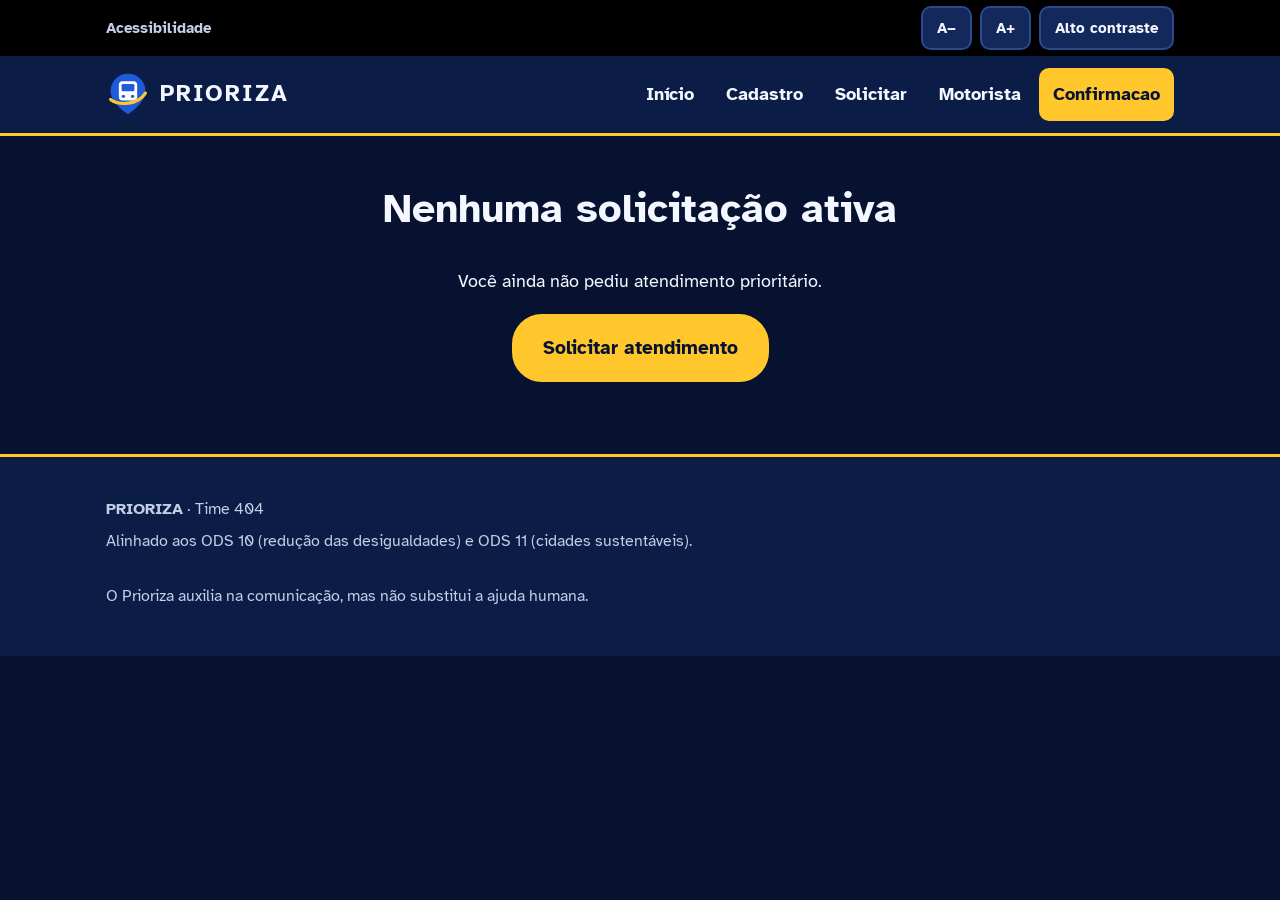
==== commit fd951c4a: "fix: menu changes" ====
--- a/src/pages/confirmation.html
+++ b/src/pages/confirmation.html
@@ -26,16 +26,7 @@
     <header class="header">
         <div class="container">
             <a class="logo" href="../../index.html">
-                <svg width="44" height="44" viewBox="0 0 48 48" aria-hidden="true">
-                    <path d="M24 2C13.5 2 5 10.3 5 20.6 5 34 24 46 24 46s19-12 19-25.4C43 10.3 34.5 2 24 2z"
-                        fill="#1e5bd8" />
-                    <rect x="14" y="10" width="20" height="21" rx="4" fill="#fff" />
-                    <rect x="17" y="13" width="14" height="8" rx="1.5" fill="#1e5bd8" />
-                    <circle cx="19" cy="26.5" r="1.8" fill="#1e5bd8" />
-                    <circle cx="29" cy="26.5" r="1.8" fill="#1e5bd8" />
-                    <path d="M5 30c9 7 30 6 38-7" stroke="#ffc72c" stroke-width="3.5" fill="none"
-                        stroke-linecap="round" />
-                </svg>
+                <img src="../assets/img/logo.svg" alt="Logo do Prioriza" width="44" height="44">
                 PRIORIZA
             </a>
             <nav aria-label="Menu principal">
@@ -44,7 +35,7 @@
                     <li><a href="register.html">Cadastro</a></li>
                     <li><a href="request.html">Solicitar</a></li>
                     <li><a href="driver.html">Motorista</a></li>
-                    <li><a href="confirmation.html">Confirmacao</a></li>
+                    <li><a class="active" aria-current="page" href="confirmation.html">Confirmacao</a></li>
                 </ul>
             </nav>
         </div>
@@ -97,8 +88,8 @@
                                     class="status status-gray" id="status3">SEM ÔNIBUS</span></li>
                         </ul>
                         <p class="alert-text" id="arrival-alert" aria-live="polite"></p>
-                        <button class="button yellow-button big-button" id="move-button"
-                            onclick="moverOnibus()">Avançar ônibus</button>
+                        <button class="button yellow-button big-button" id="move-button" onclick="moverOnibus()">Avançar
+                            ônibus</button>
                     </div>
 
                     <details class="cancel" id="cancel-box">
@@ -112,14 +103,14 @@
                     </details>
                 </div>
 
-                <div id="cancelled" style="display: none">
+                <div class="cancelation_request" id="cancelled">
                     <h1>Solicitação cancelada</h1>
                     <p class="msg msg-green" aria-live="polite">O cancelamento do agendamento foi realizado com sucesso.
                     </p>
                     <a class="button yellow-button" href="request.html">Fazer nova solicitação</a>
                 </div>
 
-                <div id="no-request" style="display: none">
+                <div class="cancelation_request" id="no-request">
                     <h1>Nenhuma solicitação ativa</h1>
                     <p>Você ainda não pediu atendimento prioritário.</p>
                     <a class="button yellow-button" href="request.html">Solicitar atendimento</a>
--- a/src/style/main.css
+++ b/src/style/main.css
@@ -737,16 +737,6 @@
     border-color: #ffff00;
 }
 
-@media (max-width: 600px) {
-    .intro h1 {
-        font-size: 38px;
-    }
-
-    .page h1 {
-        font-size: 32px;
-    }
-
-    .title {
-        font-size: 28px;
-    }
-}
+.cancelation_request{
+    display: none;
+}
